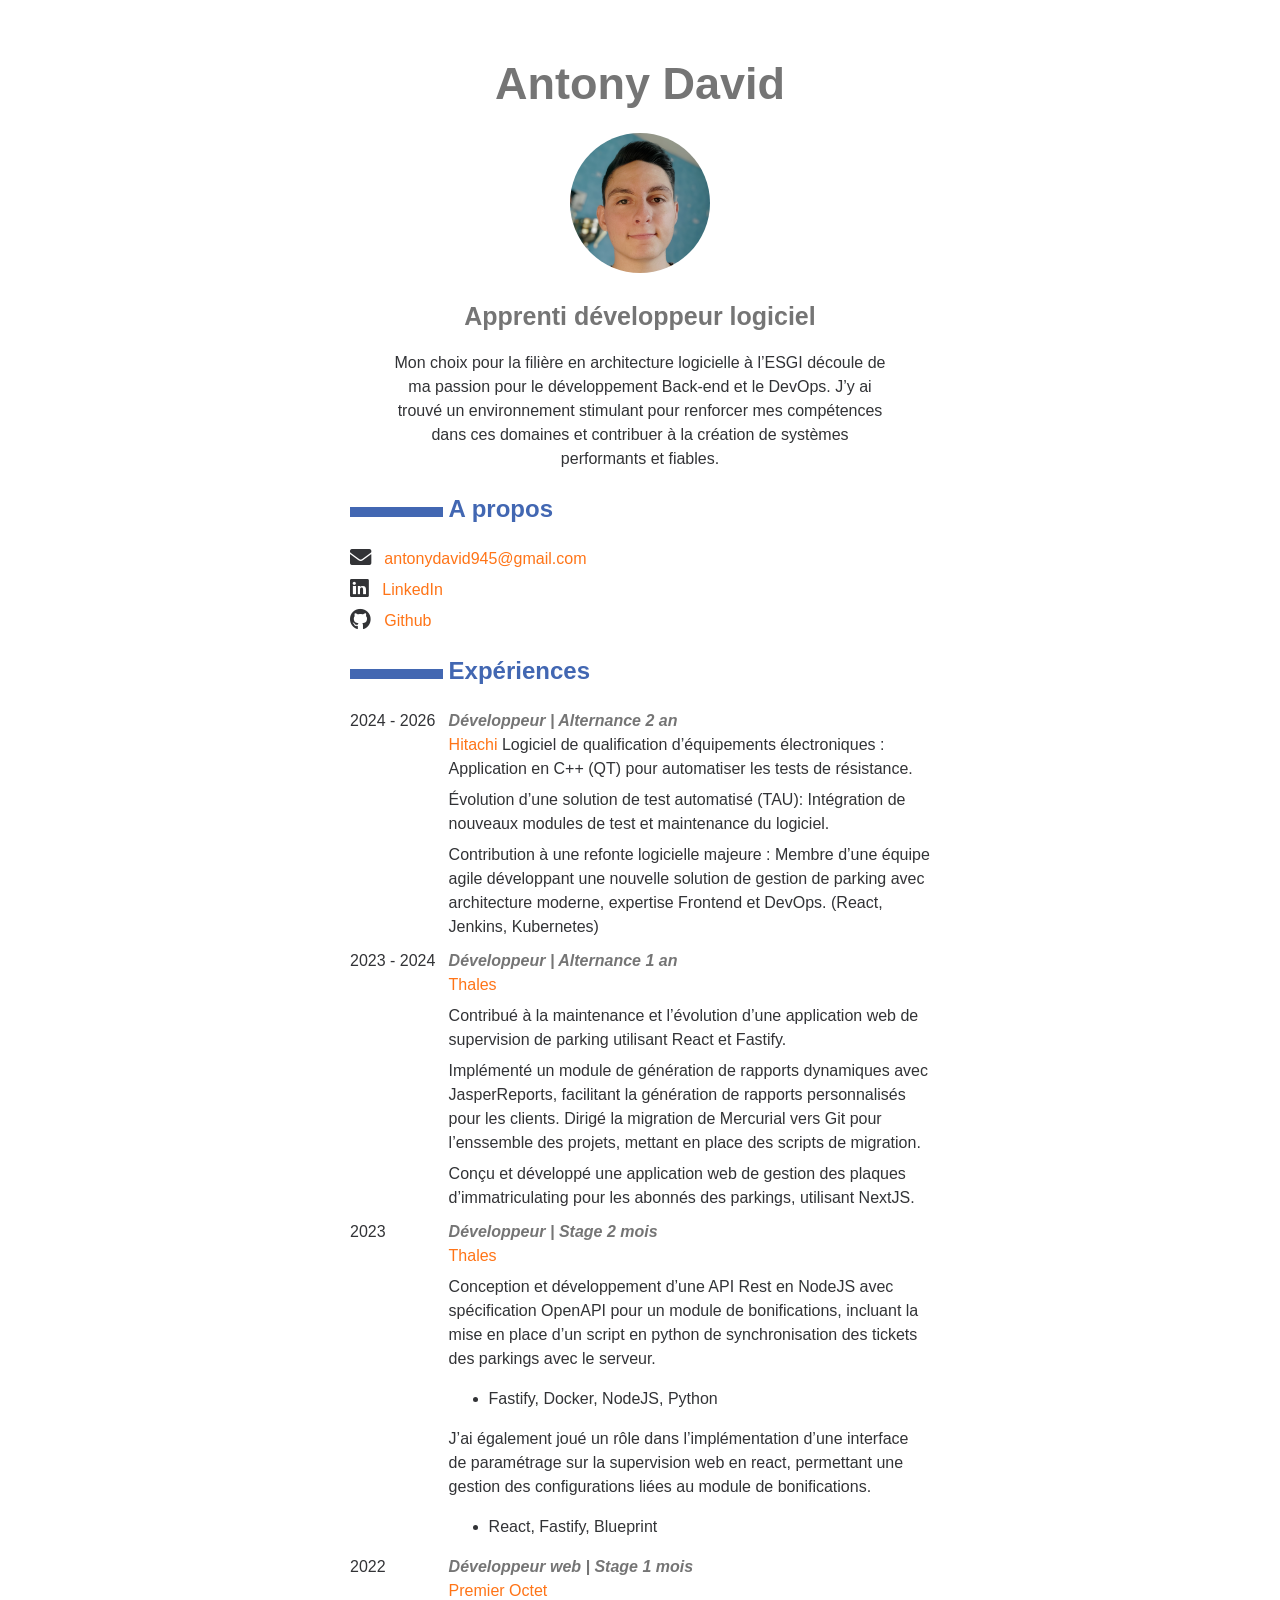
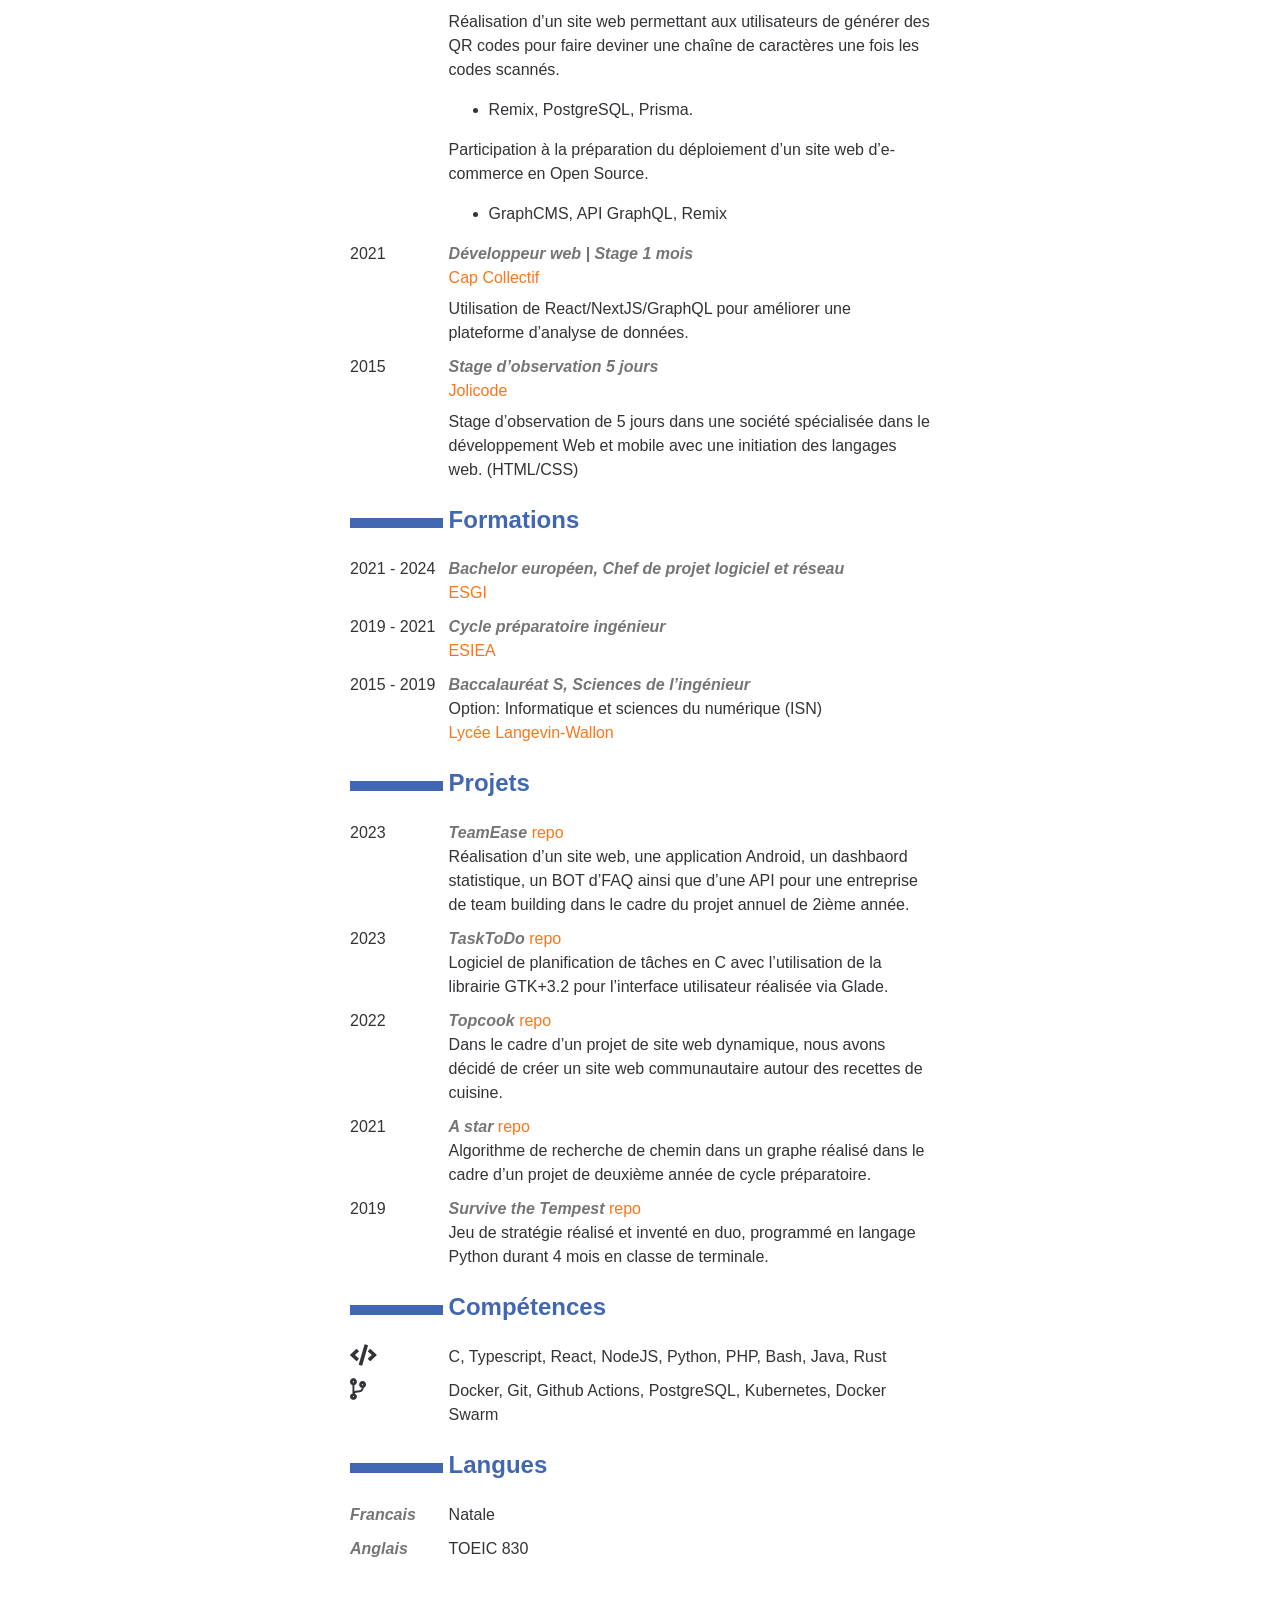
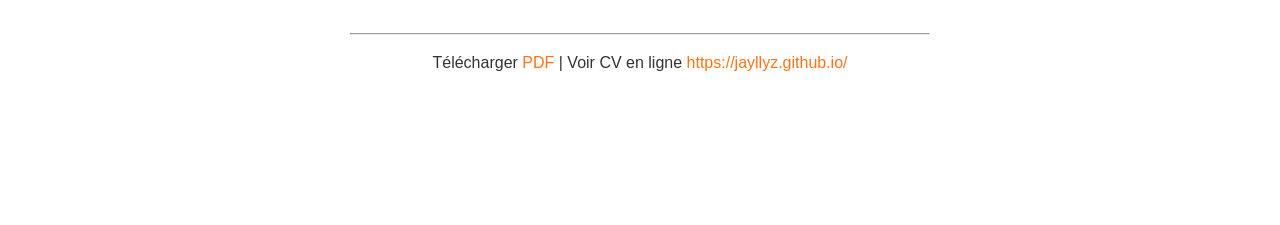
==== index.html @ cf6584a7 "[CI:deploy] md_html_pdf job" ====
<!DOCTYPE html>
<html xmlns="http://www.w3.org/1999/xhtml" lang xml:lang>
<head>
  <meta charset="utf-8" />
  <meta name="generator" content="pandoc" />
  <meta name="viewport" content="width=device-width, initial-scale=1.0, user-scalable=yes" />
  <title>Antony David</title>
  <style>
code{white-space: pre-wrap;}
span.smallcaps{font-variant: small-caps;}
div.columns{display: flex; gap: min(4vw, 1.5em);}
div.column{flex: auto; overflow-x: auto;}
div.hanging-indent{margin-left: 1.5em; text-indent: -1.5em;}

ul.task-list[class]{list-style: none;}
ul.task-list li input[type="checkbox"] {
font-size: inherit;
width: 0.8em;
margin: 0 0.8em 0.2em -1.6em;
vertical-align: middle;
}
.display.math{display: block; text-align: center; margin: 0.5rem auto;}
</style>
  <style type="text/css">@font-face {
font-family: 'Lato';
font-style: italic;
font-weight: 400;
src: url([data-uri]) format('truetype');
}
@font-face {
font-family: 'Lato';
font-style: normal;
font-weight: 400;
src: url([data-uri]) format('truetype');
}

.fa,.fab,.fad,.fal,.far,.fas{-moz-osx-font-smoothing:grayscale;-webkit-font-smoothing:antialiased;display:inline-block;font-style:normal;font-variant:normal;text-rendering:auto;line-height:1}.fa-lg{font-size:1.33333em;line-height:.75em;vertical-align:-.0667em}.fa-xs{font-size:.75em}.fa-sm{font-size:.875em}.fa-1x{font-size:1em}.fa-2x{font-size:2em}.fa-3x{font-size:3em}.fa-4x{font-size:4em}.fa-5x{font-size:5em}.fa-6x{font-size:6em}.fa-7x{font-size:7em}.fa-8x{font-size:8em}.fa-9x{font-size:9em}.fa-10x{font-size:10em}.fa-fw{text-align:center;width:1.25em}.fa-ul{list-style-type:none;margin-left:2.5em;padding-left:0}.fa-ul>li{position:relative}.fa-li{left:-2em;position:absolute;text-align:center;width:2em;line-height:inherit}.fa-border{border:.08em solid #eee;border-radius:.1em;padding:.2em .25em .15em}.fa-pull-left{float:left}.fa-pull-right{float:right}.fa.fa-pull-left,.fab.fa-pull-left,.fal.fa-pull-left,.far.fa-pull-left,.fas.fa-pull-left{margin-right:.3em}.fa.fa-pull-right,.fab.fa-pull-right,.fal.fa-pull-right,.far.fa-pull-right,.fas.fa-pull-right{margin-left:.3em}.fa-spin{-webkit-animation:fa-spin 2s linear infinite;animation:fa-spin 2s linear infinite}.fa-pulse{-webkit-animation:fa-spin 1s steps(8) infinite;animation:fa-spin 1s steps(8) infinite}@-webkit-keyframes fa-spin{0%{-webkit-transform:rotate(0deg);transform:rotate(0deg)}to{-webkit-transform:rotate(1turn);transform:rotate(1turn)}}@keyframes fa-spin{0%{-webkit-transform:rotate(0deg);transform:rotate(0deg)}to{-webkit-transform:rotate(1turn);transform:rotate(1turn)}}.fa-rotate-90{-ms-filter:"progid:DXImageTransform.Microsoft.BasicImage(rotation=1)";-webkit-transform:rotate(90deg);transform:rotate(90deg)}.fa-rotate-180{-ms-filter:"progid:DXImageTransform.Microsoft.BasicImage(rotation=2)";-webkit-transform:rotate(180deg);transform:rotate(180deg)}.fa-rotate-270{-ms-filter:"progid:DXImageTransform.Microsoft.BasicImage(rotation=3)";-webkit-transform:rotate(270deg);transform:rotate(270deg)}.fa-flip-horizontal{-ms-filter:"progid:DXImageTransform.Microsoft.BasicImage(rotation=0, mirror=1)";-webkit-transform:scaleX(-1);transform:scaleX(-1)}.fa-flip-vertical{-webkit-transform:scaleY(-1);transform:scaleY(-1)}.fa-flip-both,.fa-flip-horizontal.fa-flip-vertical,.fa-flip-vertical{-ms-filter:"progid:DXImageTransform.Microsoft.BasicImage(rotation=2, mirror=1)"}.fa-flip-both,.fa-flip-horizontal.fa-flip-vertical{-webkit-transform:scale(-1);transform:scale(-1)}:root .fa-flip-both,:root .fa-flip-horizontal,:root .fa-flip-vertical,:root .fa-rotate-90,:root .fa-rotate-180,:root .fa-rotate-270{-webkit-filter:none;filter:none}.fa-stack{display:inline-block;height:2em;line-height:2em;position:relative;vertical-align:middle;width:2.5em}.fa-stack-1x,.fa-stack-2x{left:0;position:absolute;text-align:center;width:100%}.fa-stack-1x{line-height:inherit}.fa-stack-2x{font-size:2em}.fa-inverse{color:#fff}.fa-500px:before{content:"\f26e"}.fa-accessible-icon:before{content:"\f368"}.fa-accusoft:before{content:"\f369"}.fa-acquisitions-incorporated:before{content:"\f6af"}.fa-ad:before{content:"\f641"}.fa-address-book:before{content:"\f2b9"}.fa-address-card:before{content:"\f2bb"}.fa-adjust:before{content:"\f042"}.fa-adn:before{content:"\f170"}.fa-adversal:before{content:"\f36a"}.fa-affiliatetheme:before{content:"\f36b"}.fa-air-freshener:before{content:"\f5d0"}.fa-airbnb:before{content:"\f834"}.fa-algolia:before{content:"\f36c"}.fa-align-center:before{content:"\f037"}.fa-align-justify:before{content:"\f039"}.fa-align-left:before{content:"\f036"}.fa-align-right:before{content:"\f038"}.fa-alipay:before{content:"\f642"}.fa-allergies:before{content:"\f461"}.fa-amazon:before{content:"\f270"}.fa-amazon-pay:before{content:"\f42c"}.fa-ambulance:before{content:"\f0f9"}.fa-american-sign-language-interpreting:before{content:"\f2a3"}.fa-amilia:before{content:"\f36d"}.fa-anchor:before{content:"\f13d"}.fa-android:before{content:"\f17b"}.fa-angellist:before{content:"\f209"}.fa-angle-double-down:before{content:"\f103"}.fa-angle-double-left:before{content:"\f100"}.fa-angle-double-right:before{content:"\f101"}.fa-angle-double-up:before{content:"\f102"}.fa-angle-down:before{content:"\f107"}.fa-angle-left:before{content:"\f104"}.fa-angle-right:before{content:"\f105"}.fa-angle-up:before{content:"\f106"}.fa-angry:before{content:"\f556"}.fa-angrycreative:before{content:"\f36e"}.fa-angular:before{content:"\f420"}.fa-ankh:before{content:"\f644"}.fa-app-store:before{content:"\f36f"}.fa-app-store-ios:before{content:"\f370"}.fa-apper:before{content:"\f371"}.fa-apple:before{content:"\f179"}.fa-apple-alt:before{content:"\f5d1"}.fa-apple-pay:before{content:"\f415"}.fa-archive:before{content:"\f187"}.fa-archway:before{content:"\f557"}.fa-arrow-alt-circle-down:before{content:"\f358"}.fa-arrow-alt-circle-left:before{content:"\f359"}.fa-arrow-alt-circle-right:before{content:"\f35a"}.fa-arrow-alt-circle-up:before{content:"\f35b"}.fa-arrow-circle-down:before{content:"\f0ab"}.fa-arrow-circle-left:before{content:"\f0a8"}.fa-arrow-circle-right:before{content:"\f0a9"}.fa-arrow-circle-up:before{content:"\f0aa"}.fa-arrow-down:before{content:"\f063"}.fa-arrow-left:before{content:"\f060"}.fa-arrow-right:before{content:"\f061"}.fa-arrow-up:before{content:"\f062"}.fa-arrows-alt:before{content:"\f0b2"}.fa-arrows-alt-h:before{content:"\f337"}.fa-arrows-alt-v:before{content:"\f338"}.fa-artstation:before{content:"\f77a"}.fa-assistive-listening-systems:before{content:"\f2a2"}.fa-asterisk:before{content:"\f069"}.fa-asymmetrik:before{content:"\f372"}.fa-at:before{content:"\f1fa"}.fa-atlas:before{content:"\f558"}.fa-atlassian:before{content:"\f77b"}.fa-atom:before{content:"\f5d2"}.fa-audible:before{content:"\f373"}.fa-audio-description:before{content:"\f29e"}.fa-autoprefixer:before{content:"\f41c"}.fa-avianex:before{content:"\f374"}.fa-aviato:before{content:"\f421"}.fa-award:before{content:"\f559"}.fa-aws:before{content:"\f375"}.fa-baby:before{content:"\f77c"}.fa-baby-carriage:before{content:"\f77d"}.fa-backspace:before{content:"\f55a"}.fa-backward:before{content:"\f04a"}.fa-bacon:before{content:"\f7e5"}.fa-bacteria:before{content:"\e059"}.fa-bacterium:before{content:"\e05a"}.fa-bahai:before{content:"\f666"}.fa-balance-scale:before{content:"\f24e"}.fa-balance-scale-left:before{content:"\f515"}.fa-balance-scale-right:before{content:"\f516"}.fa-ban:before{content:"\f05e"}.fa-band-aid:before{content:"\f462"}.fa-bandcamp:before{content:"\f2d5"}.fa-barcode:before{content:"\f02a"}.fa-bars:before{content:"\f0c9"}.fa-baseball-ball:before{content:"\f433"}.fa-basketball-ball:before{content:"\f434"}.fa-bath:before{content:"\f2cd"}.fa-battery-empty:before{content:"\f244"}.fa-battery-full:before{content:"\f240"}.fa-battery-half:before{content:"\f242"}.fa-battery-quarter:before{content:"\f243"}.fa-battery-three-quarters:before{content:"\f241"}.fa-battle-net:before{content:"\f835"}.fa-bed:before{content:"\f236"}.fa-beer:before{content:"\f0fc"}.fa-behance:before{content:"\f1b4"}.fa-behance-square:before{content:"\f1b5"}.fa-bell:before{content:"\f0f3"}.fa-bell-slash:before{content:"\f1f6"}.fa-bezier-curve:before{content:"\f55b"}.fa-bible:before{content:"\f647"}.fa-bicycle:before{content:"\f206"}.fa-biking:before{content:"\f84a"}.fa-bimobject:before{content:"\f378"}.fa-binoculars:before{content:"\f1e5"}.fa-biohazard:before{content:"\f780"}.fa-birthday-cake:before{content:"\f1fd"}.fa-bitbucket:before{content:"\f171"}.fa-bitcoin:before{content:"\f379"}.fa-bity:before{content:"\f37a"}.fa-black-tie:before{content:"\f27e"}.fa-blackberry:before{content:"\f37b"}.fa-blender:before{content:"\f517"}.fa-blender-phone:before{content:"\f6b6"}.fa-blind:before{content:"\f29d"}.fa-blog:before{content:"\f781"}.fa-blogger:before{content:"\f37c"}.fa-blogger-b:before{content:"\f37d"}.fa-bluetooth:before{content:"\f293"}.fa-bluetooth-b:before{content:"\f294"}.fa-bold:before{content:"\f032"}.fa-bolt:before{content:"\f0e7"}.fa-bomb:before{content:"\f1e2"}.fa-bone:before{content:"\f5d7"}.fa-bong:before{content:"\f55c"}.fa-book:before{content:"\f02d"}.fa-book-dead:before{content:"\f6b7"}.fa-book-medical:before{content:"\f7e6"}.fa-book-open:before{content:"\f518"}.fa-book-reader:before{content:"\f5da"}.fa-bookmark:before{content:"\f02e"}.fa-bootstrap:before{content:"\f836"}.fa-border-all:before{content:"\f84c"}.fa-border-none:before{content:"\f850"}.fa-border-style:before{content:"\f853"}.fa-bowling-ball:before{content:"\f436"}.fa-box:before{content:"\f466"}.fa-box-open:before{content:"\f49e"}.fa-box-tissue:before{content:"\e05b"}.fa-boxes:before{content:"\f468"}.fa-braille:before{content:"\f2a1"}.fa-brain:before{content:"\f5dc"}.fa-bread-slice:before{content:"\f7ec"}.fa-briefcase:before{content:"\f0b1"}.fa-briefcase-medical:before{content:"\f469"}.fa-broadcast-tower:before{content:"\f519"}.fa-broom:before{content:"\f51a"}.fa-brush:before{content:"\f55d"}.fa-btc:before{content:"\f15a"}.fa-buffer:before{content:"\f837"}.fa-bug:before{content:"\f188"}.fa-building:before{content:"\f1ad"}.fa-bullhorn:before{content:"\f0a1"}.fa-bullseye:before{content:"\f140"}.fa-burn:before{content:"\f46a"}.fa-buromobelexperte:before{content:"\f37f"}.fa-bus:before{content:"\f207"}.fa-bus-alt:before{content:"\f55e"}.fa-business-time:before{content:"\f64a"}.fa-buy-n-large:before{content:"\f8a6"}.fa-buysellads:before{content:"\f20d"}.fa-calculator:before{content:"\f1ec"}.fa-calendar:before{content:"\f133"}.fa-calendar-alt:before{content:"\f073"}.fa-calendar-check:before{content:"\f274"}.fa-calendar-day:before{content:"\f783"}.fa-calendar-minus:before{content:"\f272"}.fa-calendar-plus:before{content:"\f271"}.fa-calendar-times:before{content:"\f273"}.fa-calendar-week:before{content:"\f784"}.fa-camera:before{content:"\f030"}.fa-camera-retro:before{content:"\f083"}.fa-campground:before{content:"\f6bb"}.fa-canadian-maple-leaf:before{content:"\f785"}.fa-candy-cane:before{content:"\f786"}.fa-cannabis:before{content:"\f55f"}.fa-capsules:before{content:"\f46b"}.fa-car:before{content:"\f1b9"}.fa-car-alt:before{content:"\f5de"}.fa-car-battery:before{content:"\f5df"}.fa-car-crash:before{content:"\f5e1"}.fa-car-side:before{content:"\f5e4"}.fa-caravan:before{content:"\f8ff"}.fa-caret-down:before{content:"\f0d7"}.fa-caret-left:before{content:"\f0d9"}.fa-caret-right:before{content:"\f0da"}.fa-caret-square-down:before{content:"\f150"}.fa-caret-square-left:before{content:"\f191"}.fa-caret-square-right:before{content:"\f152"}.fa-caret-square-up:before{content:"\f151"}.fa-caret-up:before{content:"\f0d8"}.fa-carrot:before{content:"\f787"}.fa-cart-arrow-down:before{content:"\f218"}.fa-cart-plus:before{content:"\f217"}.fa-cash-register:before{content:"\f788"}.fa-cat:before{content:"\f6be"}.fa-cc-amazon-pay:before{content:"\f42d"}.fa-cc-amex:before{content:"\f1f3"}.fa-cc-apple-pay:before{content:"\f416"}.fa-cc-diners-club:before{content:"\f24c"}.fa-cc-discover:before{content:"\f1f2"}.fa-cc-jcb:before{content:"\f24b"}.fa-cc-mastercard:before{content:"\f1f1"}.fa-cc-paypal:before{content:"\f1f4"}.fa-cc-stripe:before{content:"\f1f5"}.fa-cc-visa:before{content:"\f1f0"}.fa-centercode:before{content:"\f380"}.fa-centos:before{content:"\f789"}.fa-certificate:before{content:"\f0a3"}.fa-chair:before{content:"\f6c0"}.fa-chalkboard:before{content:"\f51b"}.fa-chalkboard-teacher:before{content:"\f51c"}.fa-charging-station:before{content:"\f5e7"}.fa-chart-area:before{content:"\f1fe"}.fa-chart-bar:before{content:"\f080"}.fa-chart-line:before{content:"\f201"}.fa-chart-pie:before{content:"\f200"}.fa-check:before{content:"\f00c"}.fa-check-circle:before{content:"\f058"}.fa-check-double:before{content:"\f560"}.fa-check-square:before{content:"\f14a"}.fa-cheese:before{content:"\f7ef"}.fa-chess:before{content:"\f439"}.fa-chess-bishop:before{content:"\f43a"}.fa-chess-board:before{content:"\f43c"}.fa-chess-king:before{content:"\f43f"}.fa-chess-knight:before{content:"\f441"}.fa-chess-pawn:before{content:"\f443"}.fa-chess-queen:before{content:"\f445"}.fa-chess-rook:before{content:"\f447"}.fa-chevron-circle-down:before{content:"\f13a"}.fa-chevron-circle-left:before{content:"\f137"}.fa-chevron-circle-right:before{content:"\f138"}.fa-chevron-circle-up:before{content:"\f139"}.fa-chevron-down:before{content:"\f078"}.fa-chevron-left:before{content:"\f053"}.fa-chevron-right:before{content:"\f054"}.fa-chevron-up:before{content:"\f077"}.fa-child:before{content:"\f1ae"}.fa-chrome:before{content:"\f268"}.fa-chromecast:before{content:"\f838"}.fa-church:before{content:"\f51d"}.fa-circle:before{content:"\f111"}.fa-circle-notch:before{content:"\f1ce"}.fa-city:before{content:"\f64f"}.fa-clinic-medical:before{content:"\f7f2"}.fa-clipboard:before{content:"\f328"}.fa-clipboard-check:before{content:"\f46c"}.fa-clipboard-list:before{content:"\f46d"}.fa-clock:before{content:"\f017"}.fa-clone:before{content:"\f24d"}.fa-closed-captioning:before{content:"\f20a"}.fa-cloud:before{content:"\f0c2"}.fa-cloud-download-alt:before{content:"\f381"}.fa-cloud-meatball:before{content:"\f73b"}.fa-cloud-moon:before{content:"\f6c3"}.fa-cloud-moon-rain:before{content:"\f73c"}.fa-cloud-rain:before{content:"\f73d"}.fa-cloud-showers-heavy:before{content:"\f740"}.fa-cloud-sun:before{content:"\f6c4"}.fa-cloud-sun-rain:before{content:"\f743"}.fa-cloud-upload-alt:before{content:"\f382"}.fa-cloudflare:before{content:"\e07d"}.fa-cloudscale:before{content:"\f383"}.fa-cloudsmith:before{content:"\f384"}.fa-cloudversify:before{content:"\f385"}.fa-cocktail:before{content:"\f561"}.fa-code:before{content:"\f121"}.fa-code-branch:before{content:"\f126"}.fa-codepen:before{content:"\f1cb"}.fa-codiepie:before{content:"\f284"}.fa-coffee:before{content:"\f0f4"}.fa-cog:before{content:"\f013"}.fa-cogs:before{content:"\f085"}.fa-coins:before{content:"\f51e"}.fa-columns:before{content:"\f0db"}.fa-comment:before{content:"\f075"}.fa-comment-alt:before{content:"\f27a"}.fa-comment-dollar:before{content:"\f651"}.fa-comment-dots:before{content:"\f4ad"}.fa-comment-medical:before{content:"\f7f5"}.fa-comment-slash:before{content:"\f4b3"}.fa-comments:before{content:"\f086"}.fa-comments-dollar:before{content:"\f653"}.fa-compact-disc:before{content:"\f51f"}.fa-compass:before{content:"\f14e"}.fa-compress:before{content:"\f066"}.fa-compress-alt:before{content:"\f422"}.fa-compress-arrows-alt:before{content:"\f78c"}.fa-concierge-bell:before{content:"\f562"}.fa-confluence:before{content:"\f78d"}.fa-connectdevelop:before{content:"\f20e"}.fa-contao:before{content:"\f26d"}.fa-cookie:before{content:"\f563"}.fa-cookie-bite:before{content:"\f564"}.fa-copy:before{content:"\f0c5"}.fa-copyright:before{content:"\f1f9"}.fa-cotton-bureau:before{content:"\f89e"}.fa-couch:before{content:"\f4b8"}.fa-cpanel:before{content:"\f388"}.fa-creative-commons:before{content:"\f25e"}.fa-creative-commons-by:before{content:"\f4e7"}.fa-creative-commons-nc:before{content:"\f4e8"}.fa-creative-commons-nc-eu:before{content:"\f4e9"}.fa-creative-commons-nc-jp:before{content:"\f4ea"}.fa-creative-commons-nd:before{content:"\f4eb"}.fa-creative-commons-pd:before{content:"\f4ec"}.fa-creative-commons-pd-alt:before{content:"\f4ed"}.fa-creative-commons-remix:before{content:"\f4ee"}.fa-creative-commons-sa:before{content:"\f4ef"}.fa-creative-commons-sampling:before{content:"\f4f0"}.fa-creative-commons-sampling-plus:before{content:"\f4f1"}.fa-creative-commons-share:before{content:"\f4f2"}.fa-creative-commons-zero:before{content:"\f4f3"}.fa-credit-card:before{content:"\f09d"}.fa-critical-role:before{content:"\f6c9"}.fa-crop:before{content:"\f125"}.fa-crop-alt:before{content:"\f565"}.fa-cross:before{content:"\f654"}.fa-crosshairs:before{content:"\f05b"}.fa-crow:before{content:"\f520"}.fa-crown:before{content:"\f521"}.fa-crutch:before{content:"\f7f7"}.fa-css3:before{content:"\f13c"}.fa-css3-alt:before{content:"\f38b"}.fa-cube:before{content:"\f1b2"}.fa-cubes:before{content:"\f1b3"}.fa-cut:before{content:"\f0c4"}.fa-cuttlefish:before{content:"\f38c"}.fa-d-and-d:before{content:"\f38d"}.fa-d-and-d-beyond:before{content:"\f6ca"}.fa-dailymotion:before{content:"\e052"}.fa-dashcube:before{content:"\f210"}.fa-database:before{content:"\f1c0"}.fa-deaf:before{content:"\f2a4"}.fa-deezer:before{content:"\e077"}.fa-delicious:before{content:"\f1a5"}.fa-democrat:before{content:"\f747"}.fa-deploydog:before{content:"\f38e"}.fa-deskpro:before{content:"\f38f"}.fa-desktop:before{content:"\f108"}.fa-dev:before{content:"\f6cc"}.fa-deviantart:before{content:"\f1bd"}.fa-dharmachakra:before{content:"\f655"}.fa-dhl:before{content:"\f790"}.fa-diagnoses:before{content:"\f470"}.fa-diaspora:before{content:"\f791"}.fa-dice:before{content:"\f522"}.fa-dice-d20:before{content:"\f6cf"}.fa-dice-d6:before{content:"\f6d1"}.fa-dice-five:before{content:"\f523"}.fa-dice-four:before{content:"\f524"}.fa-dice-one:before{content:"\f525"}.fa-dice-six:before{content:"\f526"}.fa-dice-three:before{content:"\f527"}.fa-dice-two:before{content:"\f528"}.fa-digg:before{content:"\f1a6"}.fa-digital-ocean:before{content:"\f391"}.fa-digital-tachograph:before{content:"\f566"}.fa-directions:before{content:"\f5eb"}.fa-discord:before{content:"\f392"}.fa-discourse:before{content:"\f393"}.fa-disease:before{content:"\f7fa"}.fa-divide:before{content:"\f529"}.fa-dizzy:before{content:"\f567"}.fa-dna:before{content:"\f471"}.fa-dochub:before{content:"\f394"}.fa-docker:before{content:"\f395"}.fa-dog:before{content:"\f6d3"}.fa-dollar-sign:before{content:"\f155"}.fa-dolly:before{content:"\f472"}.fa-dolly-flatbed:before{content:"\f474"}.fa-donate:before{content:"\f4b9"}.fa-door-closed:before{content:"\f52a"}.fa-door-open:before{content:"\f52b"}.fa-dot-circle:before{content:"\f192"}.fa-dove:before{content:"\f4ba"}.fa-download:before{content:"\f019"}.fa-draft2digital:before{content:"\f396"}.fa-drafting-compass:before{content:"\f568"}.fa-dragon:before{content:"\f6d5"}.fa-draw-polygon:before{content:"\f5ee"}.fa-dribbble:before{content:"\f17d"}.fa-dribbble-square:before{content:"\f397"}.fa-dropbox:before{content:"\f16b"}.fa-drum:before{content:"\f569"}.fa-drum-steelpan:before{content:"\f56a"}.fa-drumstick-bite:before{content:"\f6d7"}.fa-drupal:before{content:"\f1a9"}.fa-dumbbell:before{content:"\f44b"}.fa-dumpster:before{content:"\f793"}.fa-dumpster-fire:before{content:"\f794"}.fa-dungeon:before{content:"\f6d9"}.fa-dyalog:before{content:"\f399"}.fa-earlybirds:before{content:"\f39a"}.fa-ebay:before{content:"\f4f4"}.fa-edge:before{content:"\f282"}.fa-edge-legacy:before{content:"\e078"}.fa-edit:before{content:"\f044"}.fa-egg:before{content:"\f7fb"}.fa-eject:before{content:"\f052"}.fa-elementor:before{content:"\f430"}.fa-ellipsis-h:before{content:"\f141"}.fa-ellipsis-v:before{content:"\f142"}.fa-ello:before{content:"\f5f1"}.fa-ember:before{content:"\f423"}.fa-empire:before{content:"\f1d1"}.fa-envelope:before{content:"\f0e0"}.fa-envelope-open:before{content:"\f2b6"}.fa-envelope-open-text:before{content:"\f658"}.fa-envelope-square:before{content:"\f199"}.fa-envira:before{content:"\f299"}.fa-equals:before{content:"\f52c"}.fa-eraser:before{content:"\f12d"}.fa-erlang:before{content:"\f39d"}.fa-ethereum:before{content:"\f42e"}.fa-ethernet:before{content:"\f796"}.fa-etsy:before{content:"\f2d7"}.fa-euro-sign:before{content:"\f153"}.fa-evernote:before{content:"\f839"}.fa-exchange-alt:before{content:"\f362"}.fa-exclamation:before{content:"\f12a"}.fa-exclamation-circle:before{content:"\f06a"}.fa-exclamation-triangle:before{content:"\f071"}.fa-expand:before{content:"\f065"}.fa-expand-alt:before{content:"\f424"}.fa-expand-arrows-alt:before{content:"\f31e"}.fa-expeditedssl:before{content:"\f23e"}.fa-external-link-alt:before{content:"\f35d"}.fa-external-link-square-alt:before{content:"\f360"}.fa-eye:before{content:"\f06e"}.fa-eye-dropper:before{content:"\f1fb"}.fa-eye-slash:before{content:"\f070"}.fa-facebook:before{content:"\f09a"}.fa-facebook-f:before{content:"\f39e"}.fa-facebook-messenger:before{content:"\f39f"}.fa-facebook-square:before{content:"\f082"}.fa-fan:before{content:"\f863"}.fa-fantasy-flight-games:before{content:"\f6dc"}.fa-fast-backward:before{content:"\f049"}.fa-fast-forward:before{content:"\f050"}.fa-faucet:before{content:"\e005"}.fa-fax:before{content:"\f1ac"}.fa-feather:before{content:"\f52d"}.fa-feather-alt:before{content:"\f56b"}.fa-fedex:before{content:"\f797"}.fa-fedora:before{content:"\f798"}.fa-female:before{content:"\f182"}.fa-fighter-jet:before{content:"\f0fb"}.fa-figma:before{content:"\f799"}.fa-file:before{content:"\f15b"}.fa-file-alt:before{content:"\f15c"}.fa-file-archive:before{content:"\f1c6"}.fa-file-audio:before{content:"\f1c7"}.fa-file-code:before{content:"\f1c9"}.fa-file-contract:before{content:"\f56c"}.fa-file-csv:before{content:"\f6dd"}.fa-file-download:before{content:"\f56d"}.fa-file-excel:before{content:"\f1c3"}.fa-file-export:before{content:"\f56e"}.fa-file-image:before{content:"\f1c5"}.fa-file-import:before{content:"\f56f"}.fa-file-invoice:before{content:"\f570"}.fa-file-invoice-dollar:before{content:"\f571"}.fa-file-medical:before{content:"\f477"}.fa-file-medical-alt:before{content:"\f478"}.fa-file-pdf:before{content:"\f1c1"}.fa-file-powerpoint:before{content:"\f1c4"}.fa-file-prescription:before{content:"\f572"}.fa-file-signature:before{content:"\f573"}.fa-file-upload:before{content:"\f574"}.fa-file-video:before{content:"\f1c8"}.fa-file-word:before{content:"\f1c2"}.fa-fill:before{content:"\f575"}.fa-fill-drip:before{content:"\f576"}.fa-film:before{content:"\f008"}.fa-filter:before{content:"\f0b0"}.fa-fingerprint:before{content:"\f577"}.fa-fire:before{content:"\f06d"}.fa-fire-alt:before{content:"\f7e4"}.fa-fire-extinguisher:before{content:"\f134"}.fa-firefox:before{content:"\f269"}.fa-firefox-browser:before{content:"\e007"}.fa-first-aid:before{content:"\f479"}.fa-first-order:before{content:"\f2b0"}.fa-first-order-alt:before{content:"\f50a"}.fa-firstdraft:before{content:"\f3a1"}.fa-fish:before{content:"\f578"}.fa-fist-raised:before{content:"\f6de"}.fa-flag:before{content:"\f024"}.fa-flag-checkered:before{content:"\f11e"}.fa-flag-usa:before{content:"\f74d"}.fa-flask:before{content:"\f0c3"}.fa-flickr:before{content:"\f16e"}.fa-flipboard:before{content:"\f44d"}.fa-flushed:before{content:"\f579"}.fa-fly:before{content:"\f417"}.fa-folder:before{content:"\f07b"}.fa-folder-minus:before{content:"\f65d"}.fa-folder-open:before{content:"\f07c"}.fa-folder-plus:before{content:"\f65e"}.fa-font:before{content:"\f031"}.fa-font-awesome:before{content:"\f2b4"}.fa-font-awesome-alt:before{content:"\f35c"}.fa-font-awesome-flag:before{content:"\f425"}.fa-font-awesome-logo-full:before{content:"\f4e6"}.fa-fonticons:before{content:"\f280"}.fa-fonticons-fi:before{content:"\f3a2"}.fa-football-ball:before{content:"\f44e"}.fa-fort-awesome:before{content:"\f286"}.fa-fort-awesome-alt:before{content:"\f3a3"}.fa-forumbee:before{content:"\f211"}.fa-forward:before{content:"\f04e"}.fa-foursquare:before{content:"\f180"}.fa-free-code-camp:before{content:"\f2c5"}.fa-freebsd:before{content:"\f3a4"}.fa-frog:before{content:"\f52e"}.fa-frown:before{content:"\f119"}.fa-frown-open:before{content:"\f57a"}.fa-fulcrum:before{content:"\f50b"}.fa-funnel-dollar:before{content:"\f662"}.fa-futbol:before{content:"\f1e3"}.fa-galactic-republic:before{content:"\f50c"}.fa-galactic-senate:before{content:"\f50d"}.fa-gamepad:before{content:"\f11b"}.fa-gas-pump:before{content:"\f52f"}.fa-gavel:before{content:"\f0e3"}.fa-gem:before{content:"\f3a5"}.fa-genderless:before{content:"\f22d"}.fa-get-pocket:before{content:"\f265"}.fa-gg:before{content:"\f260"}.fa-gg-circle:before{content:"\f261"}.fa-ghost:before{content:"\f6e2"}.fa-gift:before{content:"\f06b"}.fa-gifts:before{content:"\f79c"}.fa-git:before{content:"\f1d3"}.fa-git-alt:before{content:"\f841"}.fa-git-square:before{content:"\f1d2"}.fa-github:before{content:"\f09b"}.fa-github-alt:before{content:"\f113"}.fa-github-square:before{content:"\f092"}.fa-gitkraken:before{content:"\f3a6"}.fa-gitlab:before{content:"\f296"}.fa-gitter:before{content:"\f426"}.fa-glass-cheers:before{content:"\f79f"}.fa-glass-martini:before{content:"\f000"}.fa-glass-martini-alt:before{content:"\f57b"}.fa-glass-whiskey:before{content:"\f7a0"}.fa-glasses:before{content:"\f530"}.fa-glide:before{content:"\f2a5"}.fa-glide-g:before{content:"\f2a6"}.fa-globe:before{content:"\f0ac"}.fa-globe-africa:before{content:"\f57c"}.fa-globe-americas:before{content:"\f57d"}.fa-globe-asia:before{content:"\f57e"}.fa-globe-europe:before{content:"\f7a2"}.fa-gofore:before{content:"\f3a7"}.fa-golf-ball:before{content:"\f450"}.fa-goodreads:before{content:"\f3a8"}.fa-goodreads-g:before{content:"\f3a9"}.fa-google:before{content:"\f1a0"}.fa-google-drive:before{content:"\f3aa"}.fa-google-pay:before{content:"\e079"}.fa-google-play:before{content:"\f3ab"}.fa-google-plus:before{content:"\f2b3"}.fa-google-plus-g:before{content:"\f0d5"}.fa-google-plus-square:before{content:"\f0d4"}.fa-google-wallet:before{content:"\f1ee"}.fa-gopuram:before{content:"\f664"}.fa-graduation-cap:before{content:"\f19d"}.fa-gratipay:before{content:"\f184"}.fa-grav:before{content:"\f2d6"}.fa-greater-than:before{content:"\f531"}.fa-greater-than-equal:before{content:"\f532"}.fa-grimace:before{content:"\f57f"}.fa-grin:before{content:"\f580"}.fa-grin-alt:before{content:"\f581"}.fa-grin-beam:before{content:"\f582"}.fa-grin-beam-sweat:before{content:"\f583"}.fa-grin-hearts:before{content:"\f584"}.fa-grin-squint:before{content:"\f585"}.fa-grin-squint-tears:before{content:"\f586"}.fa-grin-stars:before{content:"\f587"}.fa-grin-tears:before{content:"\f588"}.fa-grin-tongue:before{content:"\f589"}.fa-grin-tongue-squint:before{content:"\f58a"}.fa-grin-tongue-wink:before{content:"\f58b"}.fa-grin-wink:before{content:"\f58c"}.fa-grip-horizontal:before{content:"\f58d"}.fa-grip-lines:before{content:"\f7a4"}.fa-grip-lines-vertical:before{content:"\f7a5"}.fa-grip-vertical:before{content:"\f58e"}.fa-gripfire:before{content:"\f3ac"}.fa-grunt:before{content:"\f3ad"}.fa-guilded:before{content:"\e07e"}.fa-guitar:before{content:"\f7a6"}.fa-gulp:before{content:"\f3ae"}.fa-h-square:before{content:"\f0fd"}.fa-hacker-news:before{content:"\f1d4"}.fa-hacker-news-square:before{content:"\f3af"}.fa-hackerrank:before{content:"\f5f7"}.fa-hamburger:before{content:"\f805"}.fa-hammer:before{content:"\f6e3"}.fa-hamsa:before{content:"\f665"}.fa-hand-holding:before{content:"\f4bd"}.fa-hand-holding-heart:before{content:"\f4be"}.fa-hand-holding-medical:before{content:"\e05c"}.fa-hand-holding-usd:before{content:"\f4c0"}.fa-hand-holding-water:before{content:"\f4c1"}.fa-hand-lizard:before{content:"\f258"}.fa-hand-middle-finger:before{content:"\f806"}.fa-hand-paper:before{content:"\f256"}.fa-hand-peace:before{content:"\f25b"}.fa-hand-point-down:before{content:"\f0a7"}.fa-hand-point-left:before{content:"\f0a5"}.fa-hand-point-right:before{content:"\f0a4"}.fa-hand-point-up:before{content:"\f0a6"}.fa-hand-pointer:before{content:"\f25a"}.fa-hand-rock:before{content:"\f255"}.fa-hand-scissors:before{content:"\f257"}.fa-hand-sparkles:before{content:"\e05d"}.fa-hand-spock:before{content:"\f259"}.fa-hands:before{content:"\f4c2"}.fa-hands-helping:before{content:"\f4c4"}.fa-hands-wash:before{content:"\e05e"}.fa-handshake:before{content:"\f2b5"}.fa-handshake-alt-slash:before{content:"\e05f"}.fa-handshake-slash:before{content:"\e060"}.fa-hanukiah:before{content:"\f6e6"}.fa-hard-hat:before{content:"\f807"}.fa-hashtag:before{content:"\f292"}.fa-hat-cowboy:before{content:"\f8c0"}.fa-hat-cowboy-side:before{content:"\f8c1"}.fa-hat-wizard:before{content:"\f6e8"}.fa-hdd:before{content:"\f0a0"}.fa-head-side-cough:before{content:"\e061"}.fa-head-side-cough-slash:before{content:"\e062"}.fa-head-side-mask:before{content:"\e063"}.fa-head-side-virus:before{content:"\e064"}.fa-heading:before{content:"\f1dc"}.fa-headphones:before{content:"\f025"}.fa-headphones-alt:before{content:"\f58f"}.fa-headset:before{content:"\f590"}.fa-heart:before{content:"\f004"}.fa-heart-broken:before{content:"\f7a9"}.fa-heartbeat:before{content:"\f21e"}.fa-helicopter:before{content:"\f533"}.fa-highlighter:before{content:"\f591"}.fa-hiking:before{content:"\f6ec"}.fa-hippo:before{content:"\f6ed"}.fa-hips:before{content:"\f452"}.fa-hire-a-helper:before{content:"\f3b0"}.fa-history:before{content:"\f1da"}.fa-hive:before{content:"\e07f"}.fa-hockey-puck:before{content:"\f453"}.fa-holly-berry:before{content:"\f7aa"}.fa-home:before{content:"\f015"}.fa-hooli:before{content:"\f427"}.fa-hornbill:before{content:"\f592"}.fa-horse:before{content:"\f6f0"}.fa-horse-head:before{content:"\f7ab"}.fa-hospital:before{content:"\f0f8"}.fa-hospital-alt:before{content:"\f47d"}.fa-hospital-symbol:before{content:"\f47e"}.fa-hospital-user:before{content:"\f80d"}.fa-hot-tub:before{content:"\f593"}.fa-hotdog:before{content:"\f80f"}.fa-hotel:before{content:"\f594"}.fa-hotjar:before{content:"\f3b1"}.fa-hourglass:before{content:"\f254"}.fa-hourglass-end:before{content:"\f253"}.fa-hourglass-half:before{content:"\f252"}.fa-hourglass-start:before{content:"\f251"}.fa-house-damage:before{content:"\f6f1"}.fa-house-user:before{content:"\e065"}.fa-houzz:before{content:"\f27c"}.fa-hryvnia:before{content:"\f6f2"}.fa-html5:before{content:"\f13b"}.fa-hubspot:before{content:"\f3b2"}.fa-i-cursor:before{content:"\f246"}.fa-ice-cream:before{content:"\f810"}.fa-icicles:before{content:"\f7ad"}.fa-icons:before{content:"\f86d"}.fa-id-badge:before{content:"\f2c1"}.fa-id-card:before{content:"\f2c2"}.fa-id-card-alt:before{content:"\f47f"}.fa-ideal:before{content:"\e013"}.fa-igloo:before{content:"\f7ae"}.fa-image:before{content:"\f03e"}.fa-images:before{content:"\f302"}.fa-imdb:before{content:"\f2d8"}.fa-inbox:before{content:"\f01c"}.fa-indent:before{content:"\f03c"}.fa-industry:before{content:"\f275"}.fa-infinity:before{content:"\f534"}.fa-info:before{content:"\f129"}.fa-info-circle:before{content:"\f05a"}.fa-innosoft:before{content:"\e080"}.fa-instagram:before{content:"\f16d"}.fa-instagram-square:before{content:"\e055"}.fa-instalod:before{content:"\e081"}.fa-intercom:before{content:"\f7af"}.fa-internet-explorer:before{content:"\f26b"}.fa-invision:before{content:"\f7b0"}.fa-ioxhost:before{content:"\f208"}.fa-italic:before{content:"\f033"}.fa-itch-io:before{content:"\f83a"}.fa-itunes:before{content:"\f3b4"}.fa-itunes-note:before{content:"\f3b5"}.fa-java:before{content:"\f4e4"}.fa-jedi:before{content:"\f669"}.fa-jedi-order:before{content:"\f50e"}.fa-jenkins:before{content:"\f3b6"}.fa-jira:before{content:"\f7b1"}.fa-joget:before{content:"\f3b7"}.fa-joint:before{content:"\f595"}.fa-joomla:before{content:"\f1aa"}.fa-journal-whills:before{content:"\f66a"}.fa-js:before{content:"\f3b8"}.fa-js-square:before{content:"\f3b9"}.fa-jsfiddle:before{content:"\f1cc"}.fa-kaaba:before{content:"\f66b"}.fa-kaggle:before{content:"\f5fa"}.fa-key:before{content:"\f084"}.fa-keybase:before{content:"\f4f5"}.fa-keyboard:before{content:"\f11c"}.fa-keycdn:before{content:"\f3ba"}.fa-khanda:before{content:"\f66d"}.fa-kickstarter:before{content:"\f3bb"}.fa-kickstarter-k:before{content:"\f3bc"}.fa-kiss:before{content:"\f596"}.fa-kiss-beam:before{content:"\f597"}.fa-kiss-wink-heart:before{content:"\f598"}.fa-kiwi-bird:before{content:"\f535"}.fa-korvue:before{content:"\f42f"}.fa-landmark:before{content:"\f66f"}.fa-language:before{content:"\f1ab"}.fa-laptop:before{content:"\f109"}.fa-laptop-code:before{content:"\f5fc"}.fa-laptop-house:before{content:"\e066"}.fa-laptop-medical:before{content:"\f812"}.fa-laravel:before{content:"\f3bd"}.fa-lastfm:before{content:"\f202"}.fa-lastfm-square:before{content:"\f203"}.fa-laugh:before{content:"\f599"}.fa-laugh-beam:before{content:"\f59a"}.fa-laugh-squint:before{content:"\f59b"}.fa-laugh-wink:before{content:"\f59c"}.fa-layer-group:before{content:"\f5fd"}.fa-leaf:before{content:"\f06c"}.fa-leanpub:before{content:"\f212"}.fa-lemon:before{content:"\f094"}.fa-less:before{content:"\f41d"}.fa-less-than:before{content:"\f536"}.fa-less-than-equal:before{content:"\f537"}.fa-level-down-alt:before{content:"\f3be"}.fa-level-up-alt:before{content:"\f3bf"}.fa-life-ring:before{content:"\f1cd"}.fa-lightbulb:before{content:"\f0eb"}.fa-line:before{content:"\f3c0"}.fa-link:before{content:"\f0c1"}.fa-linkedin:before{content:"\f08c"}.fa-linkedin-in:before{content:"\f0e1"}.fa-linode:before{content:"\f2b8"}.fa-linux:before{content:"\f17c"}.fa-lira-sign:before{content:"\f195"}.fa-list:before{content:"\f03a"}.fa-list-alt:before{content:"\f022"}.fa-list-ol:before{content:"\f0cb"}.fa-list-ul:before{content:"\f0ca"}.fa-location-arrow:before{content:"\f124"}.fa-lock:before{content:"\f023"}.fa-lock-open:before{content:"\f3c1"}.fa-long-arrow-alt-down:before{content:"\f309"}.fa-long-arrow-alt-left:before{content:"\f30a"}.fa-long-arrow-alt-right:before{content:"\f30b"}.fa-long-arrow-alt-up:before{content:"\f30c"}.fa-low-vision:before{content:"\f2a8"}.fa-luggage-cart:before{content:"\f59d"}.fa-lungs:before{content:"\f604"}.fa-lungs-virus:before{content:"\e067"}.fa-lyft:before{content:"\f3c3"}.fa-magento:before{content:"\f3c4"}.fa-magic:before{content:"\f0d0"}.fa-magnet:before{content:"\f076"}.fa-mail-bulk:before{content:"\f674"}.fa-mailchimp:before{content:"\f59e"}.fa-male:before{content:"\f183"}.fa-mandalorian:before{content:"\f50f"}.fa-map:before{content:"\f279"}.fa-map-marked:before{content:"\f59f"}.fa-map-marked-alt:before{content:"\f5a0"}.fa-map-marker:before{content:"\f041"}.fa-map-marker-alt:before{content:"\f3c5"}.fa-map-pin:before{content:"\f276"}.fa-map-signs:before{content:"\f277"}.fa-markdown:before{content:"\f60f"}.fa-marker:before{content:"\f5a1"}.fa-mars:before{content:"\f222"}.fa-mars-double:before{content:"\f227"}.fa-mars-stroke:before{content:"\f229"}.fa-mars-stroke-h:before{content:"\f22b"}.fa-mars-stroke-v:before{content:"\f22a"}.fa-mask:before{content:"\f6fa"}.fa-mastodon:before{content:"\f4f6"}.fa-maxcdn:before{content:"\f136"}.fa-mdb:before{content:"\f8ca"}.fa-medal:before{content:"\f5a2"}.fa-medapps:before{content:"\f3c6"}.fa-medium:before{content:"\f23a"}.fa-medium-m:before{content:"\f3c7"}.fa-medkit:before{content:"\f0fa"}.fa-medrt:before{content:"\f3c8"}.fa-meetup:before{content:"\f2e0"}.fa-megaport:before{content:"\f5a3"}.fa-meh:before{content:"\f11a"}.fa-meh-blank:before{content:"\f5a4"}.fa-meh-rolling-eyes:before{content:"\f5a5"}.fa-memory:before{content:"\f538"}.fa-mendeley:before{content:"\f7b3"}.fa-menorah:before{content:"\f676"}.fa-mercury:before{content:"\f223"}.fa-meteor:before{content:"\f753"}.fa-microblog:before{content:"\e01a"}.fa-microchip:before{content:"\f2db"}.fa-microphone:before{content:"\f130"}.fa-microphone-alt:before{content:"\f3c9"}.fa-microphone-alt-slash:before{content:"\f539"}.fa-microphone-slash:before{content:"\f131"}.fa-microscope:before{content:"\f610"}.fa-microsoft:before{content:"\f3ca"}.fa-minus:before{content:"\f068"}.fa-minus-circle:before{content:"\f056"}.fa-minus-square:before{content:"\f146"}.fa-mitten:before{content:"\f7b5"}.fa-mix:before{content:"\f3cb"}.fa-mixcloud:before{content:"\f289"}.fa-mixer:before{content:"\e056"}.fa-mizuni:before{content:"\f3cc"}.fa-mobile:before{content:"\f10b"}.fa-mobile-alt:before{content:"\f3cd"}.fa-modx:before{content:"\f285"}.fa-monero:before{content:"\f3d0"}.fa-money-bill:before{content:"\f0d6"}.fa-money-bill-alt:before{content:"\f3d1"}.fa-money-bill-wave:before{content:"\f53a"}.fa-money-bill-wave-alt:before{content:"\f53b"}.fa-money-check:before{content:"\f53c"}.fa-money-check-alt:before{content:"\f53d"}.fa-monument:before{content:"\f5a6"}.fa-moon:before{content:"\f186"}.fa-mortar-pestle:before{content:"\f5a7"}.fa-mosque:before{content:"\f678"}.fa-motorcycle:before{content:"\f21c"}.fa-mountain:before{content:"\f6fc"}.fa-mouse:before{content:"\f8cc"}.fa-mouse-pointer:before{content:"\f245"}.fa-mug-hot:before{content:"\f7b6"}.fa-music:before{content:"\f001"}.fa-napster:before{content:"\f3d2"}.fa-neos:before{content:"\f612"}.fa-network-wired:before{content:"\f6ff"}.fa-neuter:before{content:"\f22c"}.fa-newspaper:before{content:"\f1ea"}.fa-nimblr:before{content:"\f5a8"}.fa-node:before{content:"\f419"}.fa-node-js:before{content:"\f3d3"}.fa-not-equal:before{content:"\f53e"}.fa-notes-medical:before{content:"\f481"}.fa-npm:before{content:"\f3d4"}.fa-ns8:before{content:"\f3d5"}.fa-nutritionix:before{content:"\f3d6"}.fa-object-group:before{content:"\f247"}.fa-object-ungroup:before{content:"\f248"}.fa-octopus-deploy:before{content:"\e082"}.fa-odnoklassniki:before{content:"\f263"}.fa-odnoklassniki-square:before{content:"\f264"}.fa-oil-can:before{content:"\f613"}.fa-old-republic:before{content:"\f510"}.fa-om:before{content:"\f679"}.fa-opencart:before{content:"\f23d"}.fa-openid:before{content:"\f19b"}.fa-opera:before{content:"\f26a"}.fa-optin-monster:before{content:"\f23c"}.fa-orcid:before{content:"\f8d2"}.fa-osi:before{content:"\f41a"}.fa-otter:before{content:"\f700"}.fa-outdent:before{content:"\f03b"}.fa-page4:before{content:"\f3d7"}.fa-pagelines:before{content:"\f18c"}.fa-pager:before{content:"\f815"}.fa-paint-brush:before{content:"\f1fc"}.fa-paint-roller:before{content:"\f5aa"}.fa-palette:before{content:"\f53f"}.fa-palfed:before{content:"\f3d8"}.fa-pallet:before{content:"\f482"}.fa-paper-plane:before{content:"\f1d8"}.fa-paperclip:before{content:"\f0c6"}.fa-parachute-box:before{content:"\f4cd"}.fa-paragraph:before{content:"\f1dd"}.fa-parking:before{content:"\f540"}.fa-passport:before{content:"\f5ab"}.fa-pastafarianism:before{content:"\f67b"}.fa-paste:before{content:"\f0ea"}.fa-patreon:before{content:"\f3d9"}.fa-pause:before{content:"\f04c"}.fa-pause-circle:before{content:"\f28b"}.fa-paw:before{content:"\f1b0"}.fa-paypal:before{content:"\f1ed"}.fa-peace:before{content:"\f67c"}.fa-pen:before{content:"\f304"}.fa-pen-alt:before{content:"\f305"}.fa-pen-fancy:before{content:"\f5ac"}.fa-pen-nib:before{content:"\f5ad"}.fa-pen-square:before{content:"\f14b"}.fa-pencil-alt:before{content:"\f303"}.fa-pencil-ruler:before{content:"\f5ae"}.fa-penny-arcade:before{content:"\f704"}.fa-people-arrows:before{content:"\e068"}.fa-people-carry:before{content:"\f4ce"}.fa-pepper-hot:before{content:"\f816"}.fa-perbyte:before{content:"\e083"}.fa-percent:before{content:"\f295"}.fa-percentage:before{content:"\f541"}.fa-periscope:before{content:"\f3da"}.fa-person-booth:before{content:"\f756"}.fa-phabricator:before{content:"\f3db"}.fa-phoenix-framework:before{content:"\f3dc"}.fa-phoenix-squadron:before{content:"\f511"}.fa-phone:before{content:"\f095"}.fa-phone-alt:before{content:"\f879"}.fa-phone-slash:before{content:"\f3dd"}.fa-phone-square:before{content:"\f098"}.fa-phone-square-alt:before{content:"\f87b"}.fa-phone-volume:before{content:"\f2a0"}.fa-photo-video:before{content:"\f87c"}.fa-php:before{content:"\f457"}.fa-pied-piper:before{content:"\f2ae"}.fa-pied-piper-alt:before{content:"\f1a8"}.fa-pied-piper-hat:before{content:"\f4e5"}.fa-pied-piper-pp:before{content:"\f1a7"}.fa-pied-piper-square:before{content:"\e01e"}.fa-piggy-bank:before{content:"\f4d3"}.fa-pills:before{content:"\f484"}.fa-pinterest:before{content:"\f0d2"}.fa-pinterest-p:before{content:"\f231"}.fa-pinterest-square:before{content:"\f0d3"}.fa-pizza-slice:before{content:"\f818"}.fa-place-of-worship:before{content:"\f67f"}.fa-plane:before{content:"\f072"}.fa-plane-arrival:before{content:"\f5af"}.fa-plane-departure:before{content:"\f5b0"}.fa-plane-slash:before{content:"\e069"}.fa-play:before{content:"\f04b"}.fa-play-circle:before{content:"\f144"}.fa-playstation:before{content:"\f3df"}.fa-plug:before{content:"\f1e6"}.fa-plus:before{content:"\f067"}.fa-plus-circle:before{content:"\f055"}.fa-plus-square:before{content:"\f0fe"}.fa-podcast:before{content:"\f2ce"}.fa-poll:before{content:"\f681"}.fa-poll-h:before{content:"\f682"}.fa-poo:before{content:"\f2fe"}.fa-poo-storm:before{content:"\f75a"}.fa-poop:before{content:"\f619"}.fa-portrait:before{content:"\f3e0"}.fa-pound-sign:before{content:"\f154"}.fa-power-off:before{content:"\f011"}.fa-pray:before{content:"\f683"}.fa-praying-hands:before{content:"\f684"}.fa-prescription:before{content:"\f5b1"}.fa-prescription-bottle:before{content:"\f485"}.fa-prescription-bottle-alt:before{content:"\f486"}.fa-print:before{content:"\f02f"}.fa-procedures:before{content:"\f487"}.fa-product-hunt:before{content:"\f288"}.fa-project-diagram:before{content:"\f542"}.fa-pump-medical:before{content:"\e06a"}.fa-pump-soap:before{content:"\e06b"}.fa-pushed:before{content:"\f3e1"}.fa-puzzle-piece:before{content:"\f12e"}.fa-python:before{content:"\f3e2"}.fa-qq:before{content:"\f1d6"}.fa-qrcode:before{content:"\f029"}.fa-question:before{content:"\f128"}.fa-question-circle:before{content:"\f059"}.fa-quidditch:before{content:"\f458"}.fa-quinscape:before{content:"\f459"}.fa-quora:before{content:"\f2c4"}.fa-quote-left:before{content:"\f10d"}.fa-quote-right:before{content:"\f10e"}.fa-quran:before{content:"\f687"}.fa-r-project:before{content:"\f4f7"}.fa-radiation:before{content:"\f7b9"}.fa-radiation-alt:before{content:"\f7ba"}.fa-rainbow:before{content:"\f75b"}.fa-random:before{content:"\f074"}.fa-raspberry-pi:before{content:"\f7bb"}.fa-ravelry:before{content:"\f2d9"}.fa-react:before{content:"\f41b"}.fa-reacteurope:before{content:"\f75d"}.fa-readme:before{content:"\f4d5"}.fa-rebel:before{content:"\f1d0"}.fa-receipt:before{content:"\f543"}.fa-record-vinyl:before{content:"\f8d9"}.fa-recycle:before{content:"\f1b8"}.fa-red-river:before{content:"\f3e3"}.fa-reddit:before{content:"\f1a1"}.fa-reddit-alien:before{content:"\f281"}.fa-reddit-square:before{content:"\f1a2"}.fa-redhat:before{content:"\f7bc"}.fa-redo:before{content:"\f01e"}.fa-redo-alt:before{content:"\f2f9"}.fa-registered:before{content:"\f25d"}.fa-remove-format:before{content:"\f87d"}.fa-renren:before{content:"\f18b"}.fa-reply:before{content:"\f3e5"}.fa-reply-all:before{content:"\f122"}.fa-replyd:before{content:"\f3e6"}.fa-republican:before{content:"\f75e"}.fa-researchgate:before{content:"\f4f8"}.fa-resolving:before{content:"\f3e7"}.fa-restroom:before{content:"\f7bd"}.fa-retweet:before{content:"\f079"}.fa-rev:before{content:"\f5b2"}.fa-ribbon:before{content:"\f4d6"}.fa-ring:before{content:"\f70b"}.fa-road:before{content:"\f018"}.fa-robot:before{content:"\f544"}.fa-rocket:before{content:"\f135"}.fa-rocketchat:before{content:"\f3e8"}.fa-rockrms:before{content:"\f3e9"}.fa-route:before{content:"\f4d7"}.fa-rss:before{content:"\f09e"}.fa-rss-square:before{content:"\f143"}.fa-ruble-sign:before{content:"\f158"}.fa-ruler:before{content:"\f545"}.fa-ruler-combined:before{content:"\f546"}.fa-ruler-horizontal:before{content:"\f547"}.fa-ruler-vertical:before{content:"\f548"}.fa-running:before{content:"\f70c"}.fa-rupee-sign:before{content:"\f156"}.fa-rust:before{content:"\e07a"}.fa-sad-cry:before{content:"\f5b3"}.fa-sad-tear:before{content:"\f5b4"}.fa-safari:before{content:"\f267"}.fa-salesforce:before{content:"\f83b"}.fa-sass:before{content:"\f41e"}.fa-satellite:before{content:"\f7bf"}.fa-satellite-dish:before{content:"\f7c0"}.fa-save:before{content:"\f0c7"}.fa-schlix:before{content:"\f3ea"}.fa-school:before{content:"\f549"}.fa-screwdriver:before{content:"\f54a"}.fa-scribd:before{content:"\f28a"}.fa-scroll:before{content:"\f70e"}.fa-sd-card:before{content:"\f7c2"}.fa-search:before{content:"\f002"}.fa-search-dollar:before{content:"\f688"}.fa-search-location:before{content:"\f689"}.fa-search-minus:before{content:"\f010"}.fa-search-plus:before{content:"\f00e"}.fa-searchengin:before{content:"\f3eb"}.fa-seedling:before{content:"\f4d8"}.fa-sellcast:before{content:"\f2da"}.fa-sellsy:before{content:"\f213"}.fa-server:before{content:"\f233"}.fa-servicestack:before{content:"\f3ec"}.fa-shapes:before{content:"\f61f"}.fa-share:before{content:"\f064"}.fa-share-alt:before{content:"\f1e0"}.fa-share-alt-square:before{content:"\f1e1"}.fa-share-square:before{content:"\f14d"}.fa-shekel-sign:before{content:"\f20b"}.fa-shield-alt:before{content:"\f3ed"}.fa-shield-virus:before{content:"\e06c"}.fa-ship:before{content:"\f21a"}.fa-shipping-fast:before{content:"\f48b"}.fa-shirtsinbulk:before{content:"\f214"}.fa-shoe-prints:before{content:"\f54b"}.fa-shopify:before{content:"\e057"}.fa-shopping-bag:before{content:"\f290"}.fa-shopping-basket:before{content:"\f291"}.fa-shopping-cart:before{content:"\f07a"}.fa-shopware:before{content:"\f5b5"}.fa-shower:before{content:"\f2cc"}.fa-shuttle-van:before{content:"\f5b6"}.fa-sign:before{content:"\f4d9"}.fa-sign-in-alt:before{content:"\f2f6"}.fa-sign-language:before{content:"\f2a7"}.fa-sign-out-alt:before{content:"\f2f5"}.fa-signal:before{content:"\f012"}.fa-signature:before{content:"\f5b7"}.fa-sim-card:before{content:"\f7c4"}.fa-simplybuilt:before{content:"\f215"}.fa-sink:before{content:"\e06d"}.fa-sistrix:before{content:"\f3ee"}.fa-sitemap:before{content:"\f0e8"}.fa-sith:before{content:"\f512"}.fa-skating:before{content:"\f7c5"}.fa-sketch:before{content:"\f7c6"}.fa-skiing:before{content:"\f7c9"}.fa-skiing-nordic:before{content:"\f7ca"}.fa-skull:before{content:"\f54c"}.fa-skull-crossbones:before{content:"\f714"}.fa-skyatlas:before{content:"\f216"}.fa-skype:before{content:"\f17e"}.fa-slack:before{content:"\f198"}.fa-slack-hash:before{content:"\f3ef"}.fa-slash:before{content:"\f715"}.fa-sleigh:before{content:"\f7cc"}.fa-sliders-h:before{content:"\f1de"}.fa-slideshare:before{content:"\f1e7"}.fa-smile:before{content:"\f118"}.fa-smile-beam:before{content:"\f5b8"}.fa-smile-wink:before{content:"\f4da"}.fa-smog:before{content:"\f75f"}.fa-smoking:before{content:"\f48d"}.fa-smoking-ban:before{content:"\f54d"}.fa-sms:before{content:"\f7cd"}.fa-snapchat:before{content:"\f2ab"}.fa-snapchat-ghost:before{content:"\f2ac"}.fa-snapchat-square:before{content:"\f2ad"}.fa-snowboarding:before{content:"\f7ce"}.fa-snowflake:before{content:"\f2dc"}.fa-snowman:before{content:"\f7d0"}.fa-snowplow:before{content:"\f7d2"}.fa-soap:before{content:"\e06e"}.fa-socks:before{content:"\f696"}.fa-solar-panel:before{content:"\f5ba"}.fa-sort:before{content:"\f0dc"}.fa-sort-alpha-down:before{content:"\f15d"}.fa-sort-alpha-down-alt:before{content:"\f881"}.fa-sort-alpha-up:before{content:"\f15e"}.fa-sort-alpha-up-alt:before{content:"\f882"}.fa-sort-amount-down:before{content:"\f160"}.fa-sort-amount-down-alt:before{content:"\f884"}.fa-sort-amount-up:before{content:"\f161"}.fa-sort-amount-up-alt:before{content:"\f885"}.fa-sort-down:before{content:"\f0dd"}.fa-sort-numeric-down:before{content:"\f162"}.fa-sort-numeric-down-alt:before{content:"\f886"}.fa-sort-numeric-up:before{content:"\f163"}.fa-sort-numeric-up-alt:before{content:"\f887"}.fa-sort-up:before{content:"\f0de"}.fa-soundcloud:before{content:"\f1be"}.fa-sourcetree:before{content:"\f7d3"}.fa-spa:before{content:"\f5bb"}.fa-space-shuttle:before{content:"\f197"}.fa-speakap:before{content:"\f3f3"}.fa-speaker-deck:before{content:"\f83c"}.fa-spell-check:before{content:"\f891"}.fa-spider:before{content:"\f717"}.fa-spinner:before{content:"\f110"}.fa-splotch:before{content:"\f5bc"}.fa-spotify:before{content:"\f1bc"}.fa-spray-can:before{content:"\f5bd"}.fa-square:before{content:"\f0c8"}.fa-square-full:before{content:"\f45c"}.fa-square-root-alt:before{content:"\f698"}.fa-squarespace:before{content:"\f5be"}.fa-stack-exchange:before{content:"\f18d"}.fa-stack-overflow:before{content:"\f16c"}.fa-stackpath:before{content:"\f842"}.fa-stamp:before{content:"\f5bf"}.fa-star:before{content:"\f005"}.fa-star-and-crescent:before{content:"\f699"}.fa-star-half:before{content:"\f089"}.fa-star-half-alt:before{content:"\f5c0"}.fa-star-of-david:before{content:"\f69a"}.fa-star-of-life:before{content:"\f621"}.fa-staylinked:before{content:"\f3f5"}.fa-steam:before{content:"\f1b6"}.fa-steam-square:before{content:"\f1b7"}.fa-steam-symbol:before{content:"\f3f6"}.fa-step-backward:before{content:"\f048"}.fa-step-forward:before{content:"\f051"}.fa-stethoscope:before{content:"\f0f1"}.fa-sticker-mule:before{content:"\f3f7"}.fa-sticky-note:before{content:"\f249"}.fa-stop:before{content:"\f04d"}.fa-stop-circle:before{content:"\f28d"}.fa-stopwatch:before{content:"\f2f2"}.fa-stopwatch-20:before{content:"\e06f"}.fa-store:before{content:"\f54e"}.fa-store-alt:before{content:"\f54f"}.fa-store-alt-slash:before{content:"\e070"}.fa-store-slash:before{content:"\e071"}.fa-strava:before{content:"\f428"}.fa-stream:before{content:"\f550"}.fa-street-view:before{content:"\f21d"}.fa-strikethrough:before{content:"\f0cc"}.fa-stripe:before{content:"\f429"}.fa-stripe-s:before{content:"\f42a"}.fa-stroopwafel:before{content:"\f551"}.fa-studiovinari:before{content:"\f3f8"}.fa-stumbleupon:before{content:"\f1a4"}.fa-stumbleupon-circle:before{content:"\f1a3"}.fa-subscript:before{content:"\f12c"}.fa-subway:before{content:"\f239"}.fa-suitcase:before{content:"\f0f2"}.fa-suitcase-rolling:before{content:"\f5c1"}.fa-sun:before{content:"\f185"}.fa-superpowers:before{content:"\f2dd"}.fa-superscript:before{content:"\f12b"}.fa-supple:before{content:"\f3f9"}.fa-surprise:before{content:"\f5c2"}.fa-suse:before{content:"\f7d6"}.fa-swatchbook:before{content:"\f5c3"}.fa-swift:before{content:"\f8e1"}.fa-swimmer:before{content:"\f5c4"}.fa-swimming-pool:before{content:"\f5c5"}.fa-symfony:before{content:"\f83d"}.fa-synagogue:before{content:"\f69b"}.fa-sync:before{content:"\f021"}.fa-sync-alt:before{content:"\f2f1"}.fa-syringe:before{content:"\f48e"}.fa-table:before{content:"\f0ce"}.fa-table-tennis:before{content:"\f45d"}.fa-tablet:before{content:"\f10a"}.fa-tablet-alt:before{content:"\f3fa"}.fa-tablets:before{content:"\f490"}.fa-tachometer-alt:before{content:"\f3fd"}.fa-tag:before{content:"\f02b"}.fa-tags:before{content:"\f02c"}.fa-tape:before{content:"\f4db"}.fa-tasks:before{content:"\f0ae"}.fa-taxi:before{content:"\f1ba"}.fa-teamspeak:before{content:"\f4f9"}.fa-teeth:before{content:"\f62e"}.fa-teeth-open:before{content:"\f62f"}.fa-telegram:before{content:"\f2c6"}.fa-telegram-plane:before{content:"\f3fe"}.fa-temperature-high:before{content:"\f769"}.fa-temperature-low:before{content:"\f76b"}.fa-tencent-weibo:before{content:"\f1d5"}.fa-tenge:before{content:"\f7d7"}.fa-terminal:before{content:"\f120"}.fa-text-height:before{content:"\f034"}.fa-text-width:before{content:"\f035"}.fa-th:before{content:"\f00a"}.fa-th-large:before{content:"\f009"}.fa-th-list:before{content:"\f00b"}.fa-the-red-yeti:before{content:"\f69d"}.fa-theater-masks:before{content:"\f630"}.fa-themeco:before{content:"\f5c6"}.fa-themeisle:before{content:"\f2b2"}.fa-thermometer:before{content:"\f491"}.fa-thermometer-empty:before{content:"\f2cb"}.fa-thermometer-full:before{content:"\f2c7"}.fa-thermometer-half:before{content:"\f2c9"}.fa-thermometer-quarter:before{content:"\f2ca"}.fa-thermometer-three-quarters:before{content:"\f2c8"}.fa-think-peaks:before{content:"\f731"}.fa-thumbs-down:before{content:"\f165"}.fa-thumbs-up:before{content:"\f164"}.fa-thumbtack:before{content:"\f08d"}.fa-ticket-alt:before{content:"\f3ff"}.fa-tiktok:before{content:"\e07b"}.fa-times:before{content:"\f00d"}.fa-times-circle:before{content:"\f057"}.fa-tint:before{content:"\f043"}.fa-tint-slash:before{content:"\f5c7"}.fa-tired:before{content:"\f5c8"}.fa-toggle-off:before{content:"\f204"}.fa-toggle-on:before{content:"\f205"}.fa-toilet:before{content:"\f7d8"}.fa-toilet-paper:before{content:"\f71e"}.fa-toilet-paper-slash:before{content:"\e072"}.fa-toolbox:before{content:"\f552"}.fa-tools:before{content:"\f7d9"}.fa-tooth:before{content:"\f5c9"}.fa-torah:before{content:"\f6a0"}.fa-torii-gate:before{content:"\f6a1"}.fa-tractor:before{content:"\f722"}.fa-trade-federation:before{content:"\f513"}.fa-trademark:before{content:"\f25c"}.fa-traffic-light:before{content:"\f637"}.fa-trailer:before{content:"\e041"}.fa-train:before{content:"\f238"}.fa-tram:before{content:"\f7da"}.fa-transgender:before{content:"\f224"}.fa-transgender-alt:before{content:"\f225"}.fa-trash:before{content:"\f1f8"}.fa-trash-alt:before{content:"\f2ed"}.fa-trash-restore:before{content:"\f829"}.fa-trash-restore-alt:before{content:"\f82a"}.fa-tree:before{content:"\f1bb"}.fa-trello:before{content:"\f181"}.fa-trophy:before{content:"\f091"}.fa-truck:before{content:"\f0d1"}.fa-truck-loading:before{content:"\f4de"}.fa-truck-monster:before{content:"\f63b"}.fa-truck-moving:before{content:"\f4df"}.fa-truck-pickup:before{content:"\f63c"}.fa-tshirt:before{content:"\f553"}.fa-tty:before{content:"\f1e4"}.fa-tumblr:before{content:"\f173"}.fa-tumblr-square:before{content:"\f174"}.fa-tv:before{content:"\f26c"}.fa-twitch:before{content:"\f1e8"}.fa-twitter:before{content:"\f099"}.fa-twitter-square:before{content:"\f081"}.fa-typo3:before{content:"\f42b"}.fa-uber:before{content:"\f402"}.fa-ubuntu:before{content:"\f7df"}.fa-uikit:before{content:"\f403"}.fa-umbraco:before{content:"\f8e8"}.fa-umbrella:before{content:"\f0e9"}.fa-umbrella-beach:before{content:"\f5ca"}.fa-uncharted:before{content:"\e084"}.fa-underline:before{content:"\f0cd"}.fa-undo:before{content:"\f0e2"}.fa-undo-alt:before{content:"\f2ea"}.fa-uniregistry:before{content:"\f404"}.fa-unity:before{content:"\e049"}.fa-universal-access:before{content:"\f29a"}.fa-university:before{content:"\f19c"}.fa-unlink:before{content:"\f127"}.fa-unlock:before{content:"\f09c"}.fa-unlock-alt:before{content:"\f13e"}.fa-unsplash:before{content:"\e07c"}.fa-untappd:before{content:"\f405"}.fa-upload:before{content:"\f093"}.fa-ups:before{content:"\f7e0"}.fa-usb:before{content:"\f287"}.fa-user:before{content:"\f007"}.fa-user-alt:before{content:"\f406"}.fa-user-alt-slash:before{content:"\f4fa"}.fa-user-astronaut:before{content:"\f4fb"}.fa-user-check:before{content:"\f4fc"}.fa-user-circle:before{content:"\f2bd"}.fa-user-clock:before{content:"\f4fd"}.fa-user-cog:before{content:"\f4fe"}.fa-user-edit:before{content:"\f4ff"}.fa-user-friends:before{content:"\f500"}.fa-user-graduate:before{content:"\f501"}.fa-user-injured:before{content:"\f728"}.fa-user-lock:before{content:"\f502"}.fa-user-md:before{content:"\f0f0"}.fa-user-minus:before{content:"\f503"}.fa-user-ninja:before{content:"\f504"}.fa-user-nurse:before{content:"\f82f"}.fa-user-plus:before{content:"\f234"}.fa-user-secret:before{content:"\f21b"}.fa-user-shield:before{content:"\f505"}.fa-user-slash:before{content:"\f506"}.fa-user-tag:before{content:"\f507"}.fa-user-tie:before{content:"\f508"}.fa-user-times:before{content:"\f235"}.fa-users:before{content:"\f0c0"}.fa-users-cog:before{content:"\f509"}.fa-users-slash:before{content:"\e073"}.fa-usps:before{content:"\f7e1"}.fa-ussunnah:before{content:"\f407"}.fa-utensil-spoon:before{content:"\f2e5"}.fa-utensils:before{content:"\f2e7"}.fa-vaadin:before{content:"\f408"}.fa-vector-square:before{content:"\f5cb"}.fa-venus:before{content:"\f221"}.fa-venus-double:before{content:"\f226"}.fa-venus-mars:before{content:"\f228"}.fa-vest:before{content:"\e085"}.fa-vest-patches:before{content:"\e086"}.fa-viacoin:before{content:"\f237"}.fa-viadeo:before{content:"\f2a9"}.fa-viadeo-square:before{content:"\f2aa"}.fa-vial:before{content:"\f492"}.fa-vials:before{content:"\f493"}.fa-viber:before{content:"\f409"}.fa-video:before{content:"\f03d"}.fa-video-slash:before{content:"\f4e2"}.fa-vihara:before{content:"\f6a7"}.fa-vimeo:before{content:"\f40a"}.fa-vimeo-square:before{content:"\f194"}.fa-vimeo-v:before{content:"\f27d"}.fa-vine:before{content:"\f1ca"}.fa-virus:before{content:"\e074"}.fa-virus-slash:before{content:"\e075"}.fa-viruses:before{content:"\e076"}.fa-vk:before{content:"\f189"}.fa-vnv:before{content:"\f40b"}.fa-voicemail:before{content:"\f897"}.fa-volleyball-ball:before{content:"\f45f"}.fa-volume-down:before{content:"\f027"}.fa-volume-mute:before{content:"\f6a9"}.fa-volume-off:before{content:"\f026"}.fa-volume-up:before{content:"\f028"}.fa-vote-yea:before{content:"\f772"}.fa-vr-cardboard:before{content:"\f729"}.fa-vuejs:before{content:"\f41f"}.fa-walking:before{content:"\f554"}.fa-wallet:before{content:"\f555"}.fa-warehouse:before{content:"\f494"}.fa-watchman-monitoring:before{content:"\e087"}.fa-water:before{content:"\f773"}.fa-wave-square:before{content:"\f83e"}.fa-waze:before{content:"\f83f"}.fa-weebly:before{content:"\f5cc"}.fa-weibo:before{content:"\f18a"}.fa-weight:before{content:"\f496"}.fa-weight-hanging:before{content:"\f5cd"}.fa-weixin:before{content:"\f1d7"}.fa-whatsapp:before{content:"\f232"}.fa-whatsapp-square:before{content:"\f40c"}.fa-wheelchair:before{content:"\f193"}.fa-whmcs:before{content:"\f40d"}.fa-wifi:before{content:"\f1eb"}.fa-wikipedia-w:before{content:"\f266"}.fa-wind:before{content:"\f72e"}.fa-window-close:before{content:"\f410"}.fa-window-maximize:before{content:"\f2d0"}.fa-window-minimize:before{content:"\f2d1"}.fa-window-restore:before{content:"\f2d2"}.fa-windows:before{content:"\f17a"}.fa-wine-bottle:before{content:"\f72f"}.fa-wine-glass:before{content:"\f4e3"}.fa-wine-glass-alt:before{content:"\f5ce"}.fa-wix:before{content:"\f5cf"}.fa-wizards-of-the-coast:before{content:"\f730"}.fa-wodu:before{content:"\e088"}.fa-wolf-pack-battalion:before{content:"\f514"}.fa-won-sign:before{content:"\f159"}.fa-wordpress:before{content:"\f19a"}.fa-wordpress-simple:before{content:"\f411"}.fa-wpbeginner:before{content:"\f297"}.fa-wpexplorer:before{content:"\f2de"}.fa-wpforms:before{content:"\f298"}.fa-wpressr:before{content:"\f3e4"}.fa-wrench:before{content:"\f0ad"}.fa-x-ray:before{content:"\f497"}.fa-xbox:before{content:"\f412"}.fa-xing:before{content:"\f168"}.fa-xing-square:before{content:"\f169"}.fa-y-combinator:before{content:"\f23b"}.fa-yahoo:before{content:"\f19e"}.fa-yammer:before{content:"\f840"}.fa-yandex:before{content:"\f413"}.fa-yandex-international:before{content:"\f414"}.fa-yarn:before{content:"\f7e3"}.fa-yelp:before{content:"\f1e9"}.fa-yen-sign:before{content:"\f157"}.fa-yin-yang:before{content:"\f6ad"}.fa-yoast:before{content:"\f2b1"}.fa-youtube:before{content:"\f167"}.fa-youtube-square:before{content:"\f431"}.fa-zhihu:before{content:"\f63f"}.sr-only{border:0;clip:rect(0,0,0,0);height:1px;margin:-1px;overflow:hidden;padding:0;position:absolute;width:1px}.sr-only-focusable:active,.sr-only-focusable:focus{clip:auto;height:auto;margin:0;overflow:visible;position:static;width:auto}@font-face{font-family:"Font Awesome 5 Brands";font-style:normal;font-weight:400;font-display:block;src:url([data-uri]);src:url([data-uri]) format("embedded-opentype"),url([data-uri]) format("woff2"),url([data-uri]) format("woff"),url([data-uri]) format("truetype"),url([data-uri]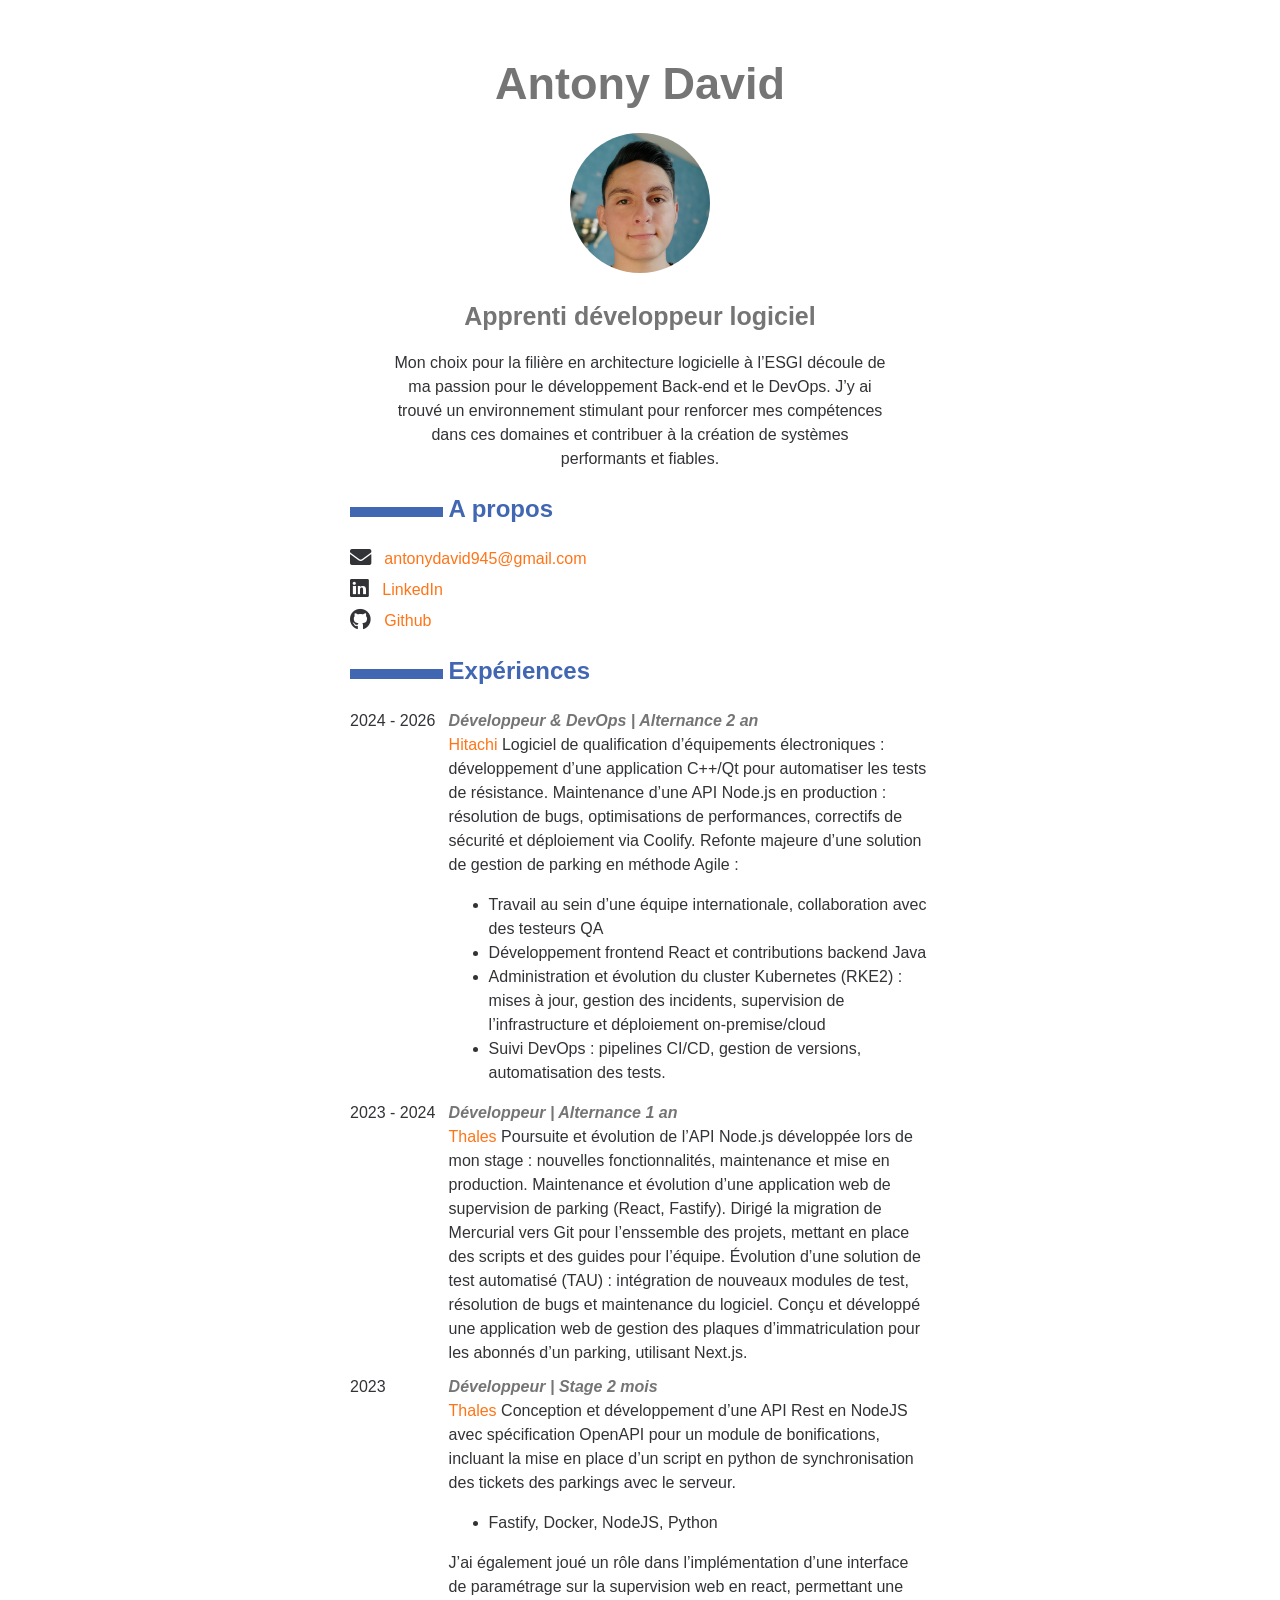
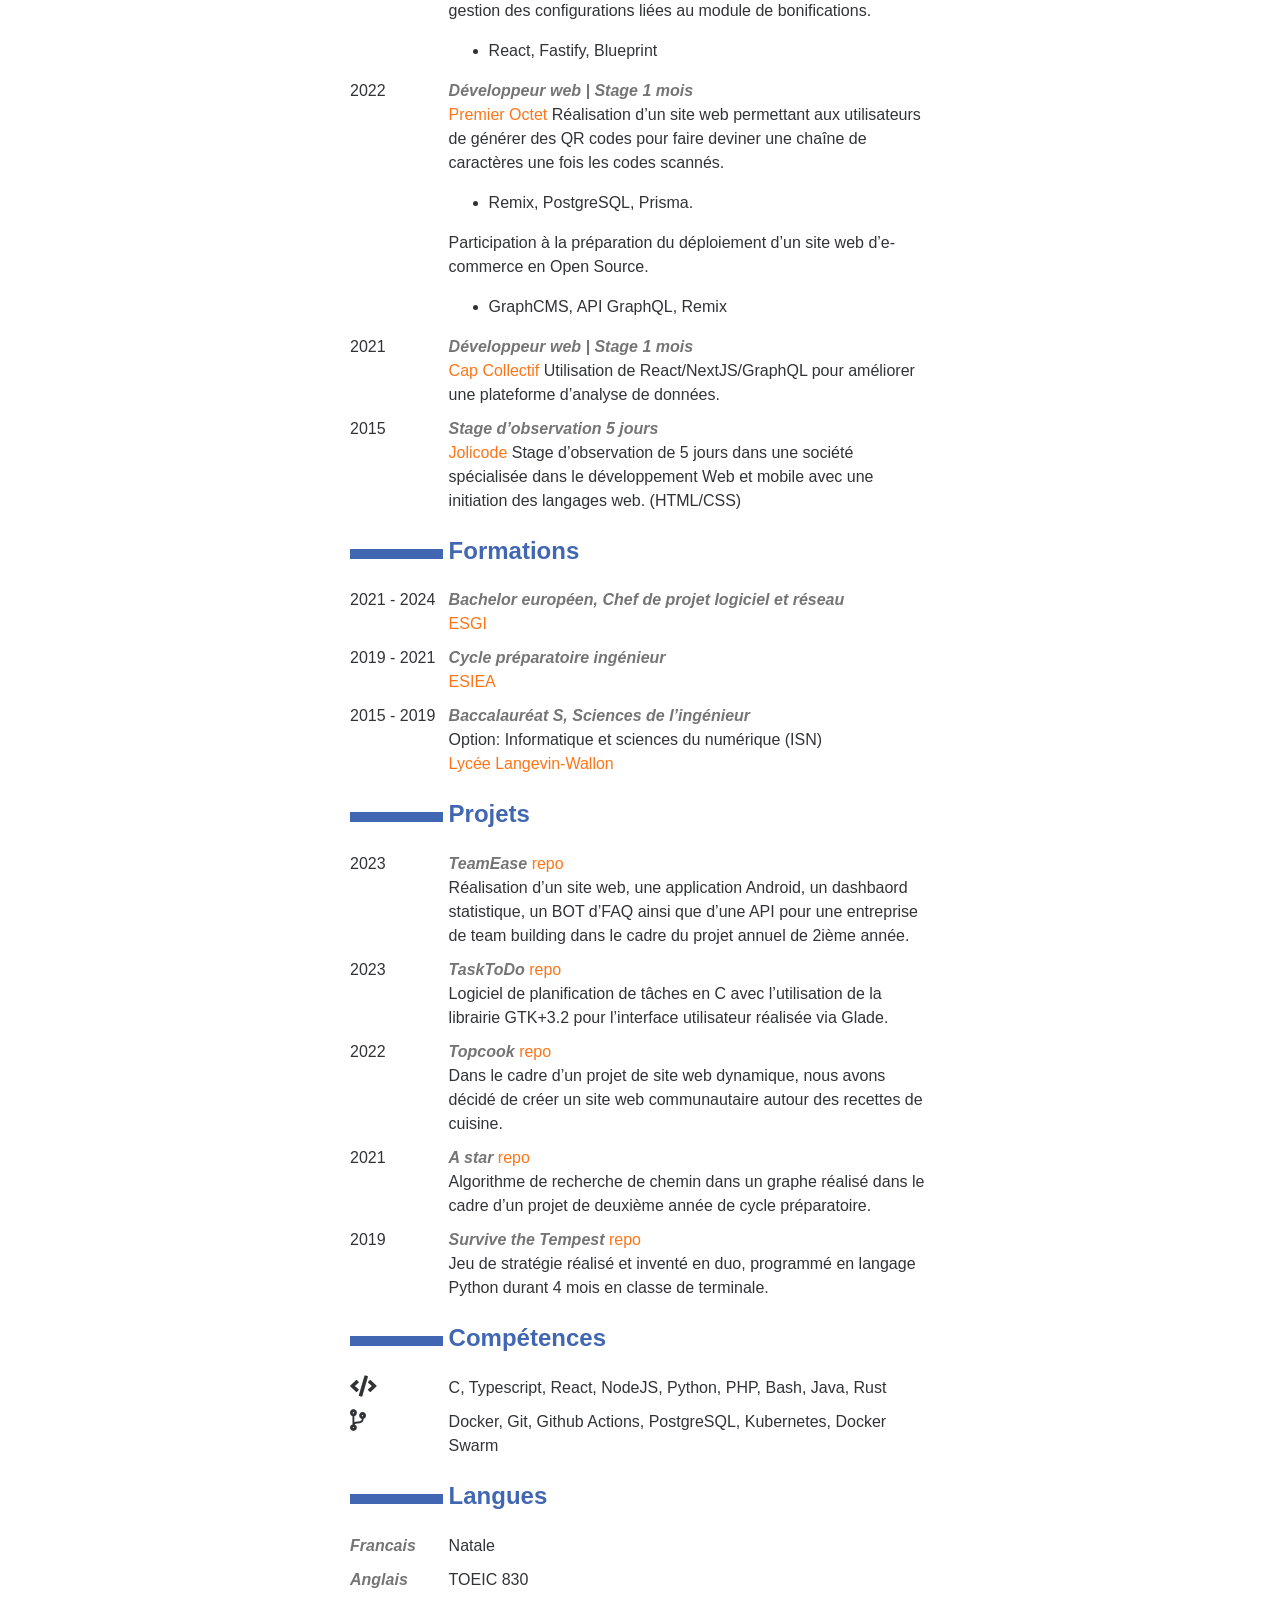
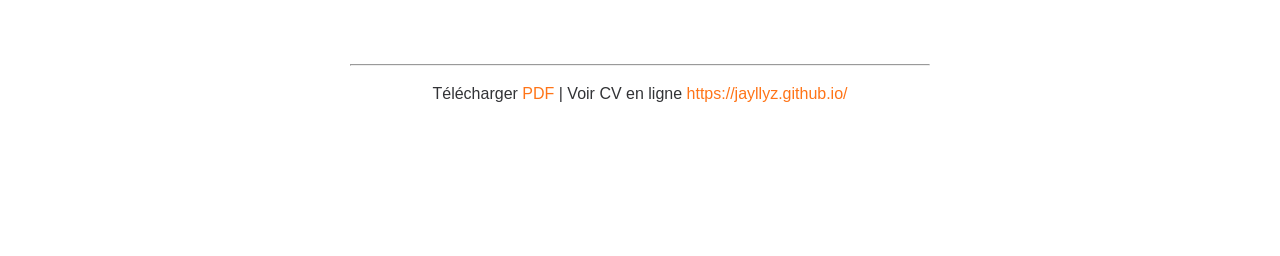
